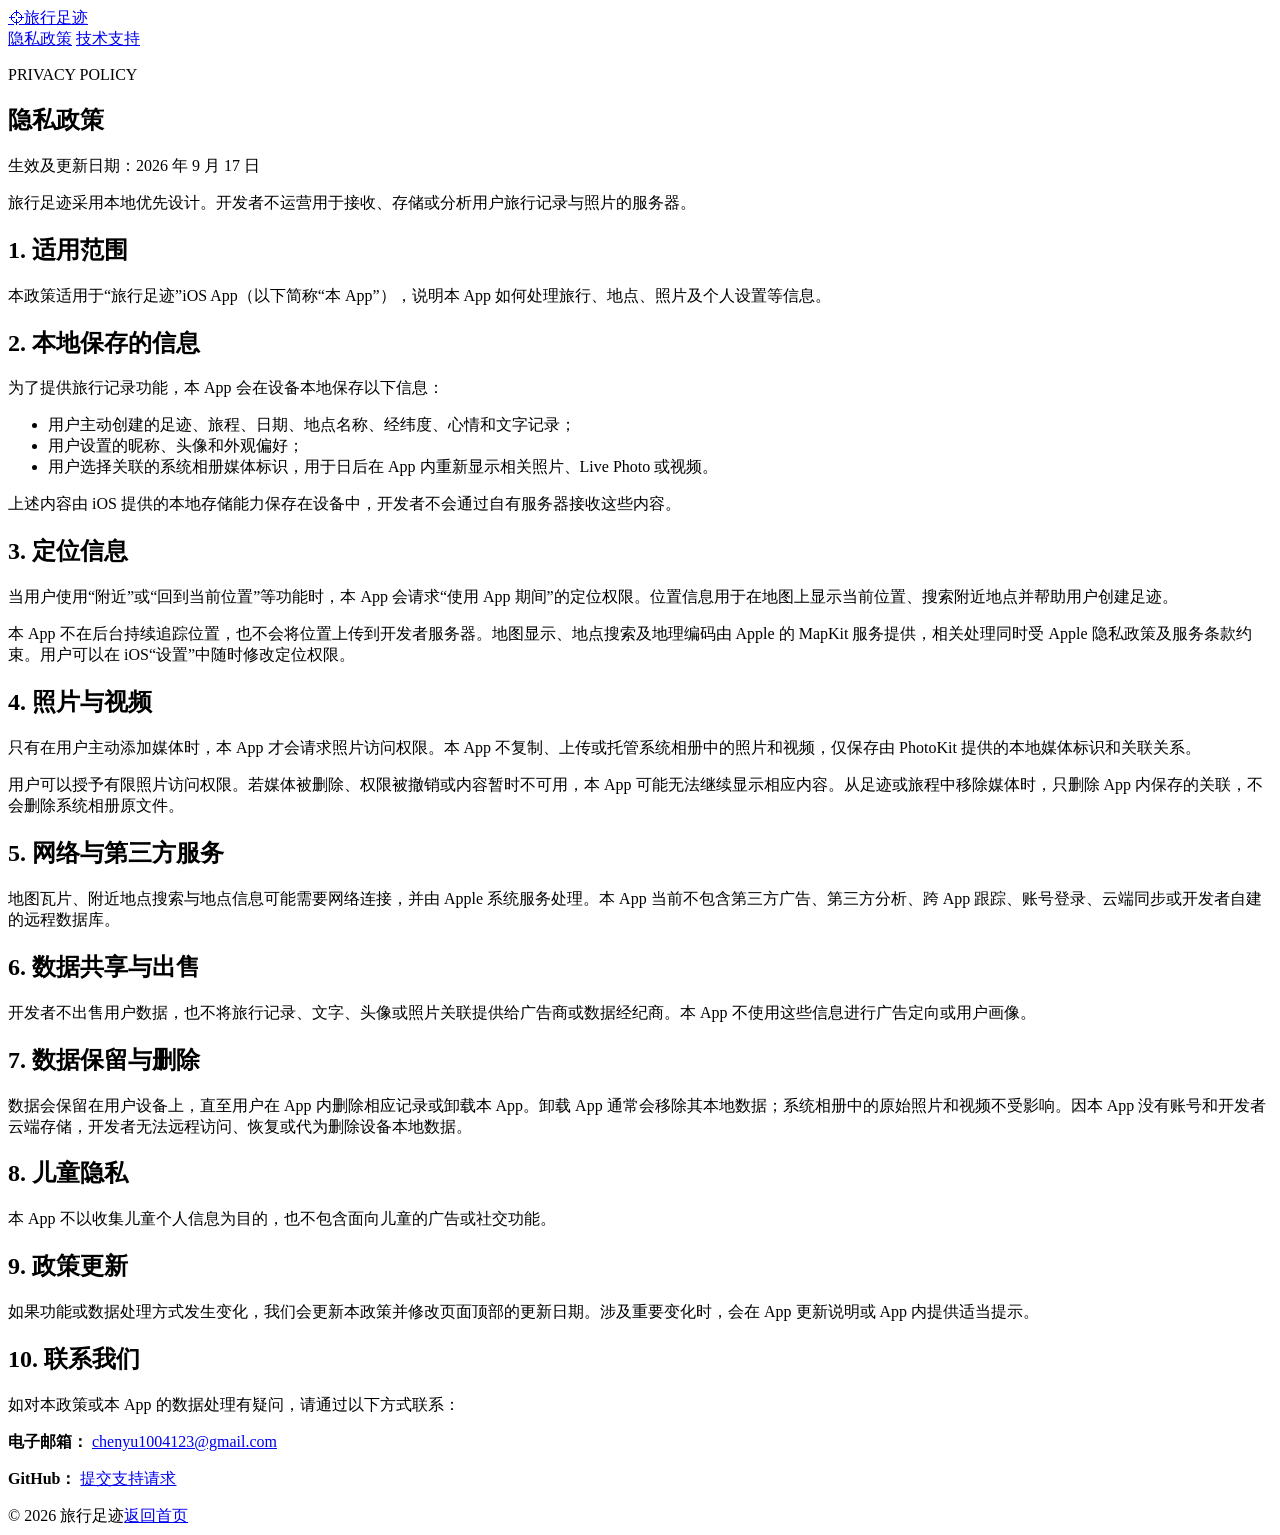
==== privacy.html @ b3c192d0 "Add Travel Recorder privacy policy This file contains the privacy policy for the 'Travel Footprint' " ====
<!doctype html>
<html lang="zh-CN">
<head>
  <meta charset="utf-8">
  <meta name="viewport" content="width=device-width, initial-scale=1">
  <meta name="description" content="旅行足迹 App 隐私政策。">
  <title>隐私政策 · 旅行足迹</title>
  <link rel="stylesheet" href="styles.css">
</head>
<body>
  <div class="shell">
    <header>
      <a class="brand" href="index.html"><span class="brand-mark"><span>⌖</span></span>旅行足迹</a>
      <nav aria-label="主要导航">
        <a href="privacy.html" aria-current="page">隐私政策</a>
        <a href="support.html">技术支持</a>
      </nav>
    </header>
    <main>
      <article class="document">
        <p class="eyebrow">PRIVACY POLICY</p>
        <h1>隐私政策</h1>
        <p class="updated">生效及更新日期：2026 年 9 月 17 日</p>
        <p class="notice">旅行足迹采用本地优先设计。开发者不运营用于接收、存储或分析用户旅行记录与照片的服务器。</p>

        <h2>1. 适用范围</h2>
        <p>本政策适用于“旅行足迹”iOS App（以下简称“本 App”），说明本 App 如何处理旅行、地点、照片及个人设置等信息。</p>

        <h2>2. 本地保存的信息</h2>
        <p>为了提供旅行记录功能，本 App 会在设备本地保存以下信息：</p>
        <ul>
          <li>用户主动创建的足迹、旅程、日期、地点名称、经纬度、心情和文字记录；</li>
          <li>用户设置的昵称、头像和外观偏好；</li>
          <li>用户选择关联的系统相册媒体标识，用于日后在 App 内重新显示相关照片、Live Photo 或视频。</li>
        </ul>
        <p>上述内容由 iOS 提供的本地存储能力保存在设备中，开发者不会通过自有服务器接收这些内容。</p>

        <h2>3. 定位信息</h2>
        <p>当用户使用“附近”或“回到当前位置”等功能时，本 App 会请求“使用 App 期间”的定位权限。位置信息用于在地图上显示当前位置、搜索附近地点并帮助用户创建足迹。</p>
        <p>本 App 不在后台持续追踪位置，也不会将位置上传到开发者服务器。地图显示、地点搜索及地理编码由 Apple 的 MapKit 服务提供，相关处理同时受 Apple 隐私政策及服务条款约束。用户可以在 iOS“设置”中随时修改定位权限。</p>

        <h2>4. 照片与视频</h2>
        <p>只有在用户主动添加媒体时，本 App 才会请求照片访问权限。本 App 不复制、上传或托管系统相册中的照片和视频，仅保存由 PhotoKit 提供的本地媒体标识和关联关系。</p>
        <p>用户可以授予有限照片访问权限。若媒体被删除、权限被撤销或内容暂时不可用，本 App 可能无法继续显示相应内容。从足迹或旅程中移除媒体时，只删除 App 内保存的关联，不会删除系统相册原文件。</p>

        <h2>5. 网络与第三方服务</h2>
        <p>地图瓦片、附近地点搜索与地点信息可能需要网络连接，并由 Apple 系统服务处理。本 App 当前不包含第三方广告、第三方分析、跨 App 跟踪、账号登录、云端同步或开发者自建的远程数据库。</p>

        <h2>6. 数据共享与出售</h2>
        <p>开发者不出售用户数据，也不将旅行记录、文字、头像或照片关联提供给广告商或数据经纪商。本 App 不使用这些信息进行广告定向或用户画像。</p>

        <h2>7. 数据保留与删除</h2>
        <p>数据会保留在用户设备上，直至用户在 App 内删除相应记录或卸载本 App。卸载 App 通常会移除其本地数据；系统相册中的原始照片和视频不受影响。因本 App 没有账号和开发者云端存储，开发者无法远程访问、恢复或代为删除设备本地数据。</p>

        <h2>8. 儿童隐私</h2>
        <p>本 App 不以收集儿童个人信息为目的，也不包含面向儿童的广告或社交功能。</p>

        <h2>9. 政策更新</h2>
        <p>如果功能或数据处理方式发生变化，我们会更新本政策并修改页面顶部的更新日期。涉及重要变化时，会在 App 更新说明或 App 内提供适当提示。</p>

        <h2>10. 联系我们</h2>
        <div class="contact">
          <p>如对本政策或本 App 的数据处理有疑问，请通过以下方式联系：</p>
          <p><strong>电子邮箱：</strong> <a href="mailto:chenyu1004123@gmail.com">chenyu1004123@gmail.com</a></p>
          <p><strong>GitHub：</strong> <a href="https://github.com/charle004/charleyblog.github.io/issues">提交支持请求</a></p>
        </div>
      </article>
    </main>
    <footer><span>© 2026 旅行足迹</span><a href="index.html">返回首页</a></footer>
  </div>
</body>
</html>
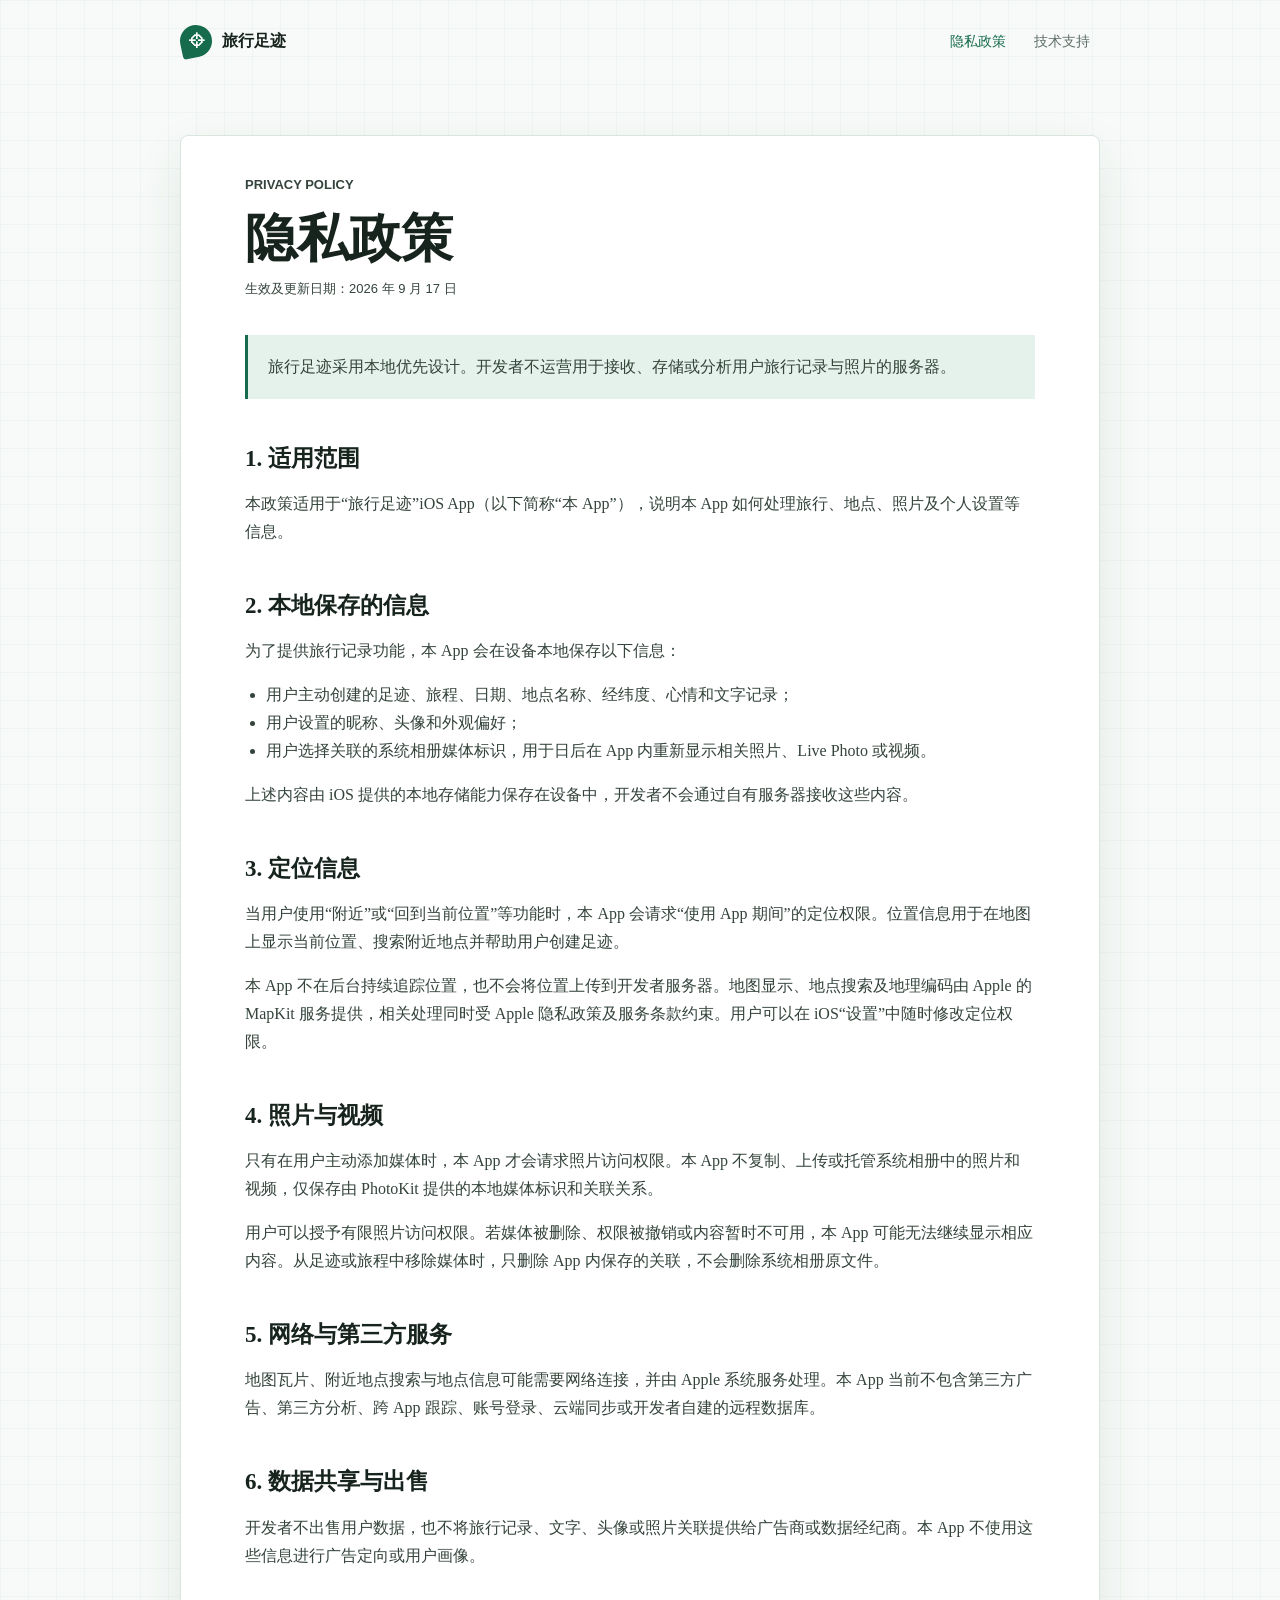
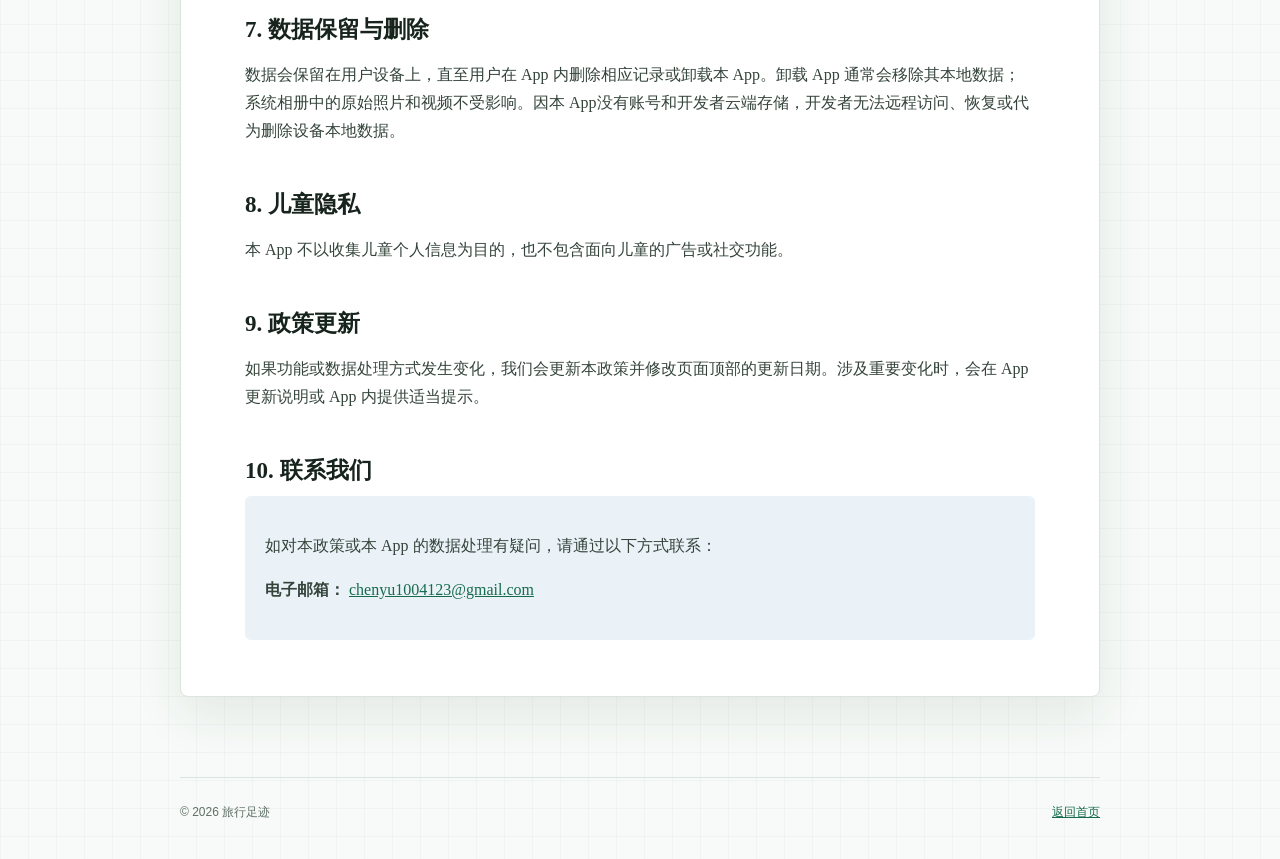
==== commit 1d2f6878: "Remove GitHub issue links from public pages Removed GitHub support request link from the contact sec" ====
--- a/privacy.html
+++ b/privacy.html
@@ -50,7 +50,7 @@
         <p>开发者不出售用户数据，也不将旅行记录、文字、头像或照片关联提供给广告商或数据经纪商。本 App 不使用这些信息进行广告定向或用户画像。</p>
 
         <h2>7. 数据保留与删除</h2>
-        <p>数据会保留在用户设备上，直至用户在 App 内删除相应记录或卸载本 App。卸载 App 通常会移除其本地数据；系统相册中的原始照片和视频不受影响。因本 App 没有账号和开发者云端存储，开发者无法远程访问、恢复或代为删除设备本地数据。</p>
+        <p>数据会保留在用户设备上，直至用户在 App 内删除相应记录或卸载本 App。卸载 App 通常会移除其本地数据；系统相册中的原始照片和视频不受影响。因本 App没有账号和开发者云端存储，开发者无法远程访问、恢复或代为删除设备本地数据。</p>
 
         <h2>8. 儿童隐私</h2>
         <p>本 App 不以收集儿童个人信息为目的，也不包含面向儿童的广告或社交功能。</p>
@@ -62,7 +62,6 @@
         <div class="contact">
           <p>如对本政策或本 App 的数据处理有疑问，请通过以下方式联系：</p>
           <p><strong>电子邮箱：</strong> <a href="mailto:chenyu1004123@gmail.com">chenyu1004123@gmail.com</a></p>
-          <p><strong>GitHub：</strong> <a href="https://github.com/charle004/charleyblog.github.io/issues">提交支持请求</a></p>
         </div>
       </article>
     </main>
--- a/styles.css
+++ b/styles.css
@@ -0,0 +1 @@
+:root{color-scheme:light;--paper:#f7faf8;--surface:#fff;--ink:#17231d;--muted:#607068;--green:#176b4d;--soft:#e4f2eb;--blue:#eaf2f8;--red:#b84a3a;--line:#dbe5df;--shadow:0 18px 50px rgba(31,67,49,.09)}*{box-sizing:border-box}html{scroll-behavior:smooth}body{margin:0;min-height:100vh;color:var(--ink);background:linear-gradient(rgba(23,107,77,.035) 1px,transparent 1px),linear-gradient(90deg,rgba(23,107,77,.035) 1px,transparent 1px),var(--paper);background-size:28px 28px;font-family:"Songti SC","Noto Serif SC",Georgia,serif;line-height:1.75}a{color:var(--green)}.shell{width:min(920px,calc(100% - 32px));margin:auto}header{display:flex;align-items:center;justify-content:space-between;gap:20px;padding:22px 0}.brand{display:inline-flex;align-items:center;gap:10px;color:var(--ink);font-family:"PingFang SC","Noto Sans SC",sans-serif;font-weight:700;text-decoration:none}.brand-mark{display:grid;width:32px;height:32px;place-items:center;color:#fff;background:var(--green);border-radius:50% 50% 50% 10%;transform:rotate(-12deg)}.brand-mark span{transform:rotate(12deg)}nav{display:flex;gap:8px}nav a{padding:7px 10px;color:var(--muted);font-family:"PingFang SC","Noto Sans SC",sans-serif;font-size:14px;text-decoration:none}nav a:hover,nav a[aria-current=page]{color:var(--green)}main{padding:52px 0 80px}.hero{max-width:690px;padding:56px 0 72px}.eyebrow{margin:0 0 14px;color:var(--green);font-family:"PingFang SC","Noto Sans SC",sans-serif;font-size:13px;font-weight:700}h1{margin:0;font-size:clamp(38px,8vw,68px);line-height:1.12}.lede{max-width:620px;margin:22px 0 0;color:var(--muted);font-family:"PingFang SC","Noto Sans SC",sans-serif;font-size:17px}.links{display:grid;grid-template-columns:repeat(2,minmax(0,1fr));gap:16px;margin-top:42px}.link-card{min-height:180px;padding:24px;color:var(--ink);background:var(--surface);border:1px solid var(--line);border-radius:8px;box-shadow:var(--shadow);text-decoration:none;transition:transform .16s,border-color .16s}.link-card:hover{transform:translateY(-3px);border-color:var(--green)}.link-card:nth-child(2){background:var(--blue)}.link-card strong{display:block;margin:20px 0 6px;font-size:22px}.link-card span{color:var(--muted);font-family:"PingFang SC","Noto Sans SC",sans-serif;font-size:14px}.card-number{color:var(--red)!important;font-family:Georgia,serif!important;font-size:13px!important}.document{padding:38px clamp(20px,6vw,64px) 56px;background:var(--surface);border:1px solid var(--line);border-radius:8px;box-shadow:var(--shadow)}.document h1{font-size:clamp(34px,7vw,52px)}.document h2{margin:44px 0 10px;font-size:23px;line-height:1.35}.document p,.document li{color:#34443b}.document ul{padding-left:1.3em}.updated{margin:10px 0 34px;color:var(--muted);font-family:"PingFang SC","Noto Sans SC",sans-serif;font-size:13px}.notice{padding:18px 20px;background:var(--soft);border-left:3px solid var(--green)}.contact{padding:20px;background:var(--blue);border-radius:6px}footer{display:flex;justify-content:space-between;gap:20px;padding:24px 0 36px;color:var(--muted);border-top:1px solid var(--line);font-family:"PingFang SC","Noto Sans SC",sans-serif;font-size:12px}@media(max-width:640px){header{align-items:flex-start}nav{flex-direction:column;align-items:flex-end}main{padding-top:24px}.hero{padding:36px 0 56px}.links{grid-template-columns:1fr}.document{padding-top:30px}footer{flex-direction:column}}@media(prefers-reduced-motion:reduce){html{scroll-behavior:auto}.link-card{transition:none}}
